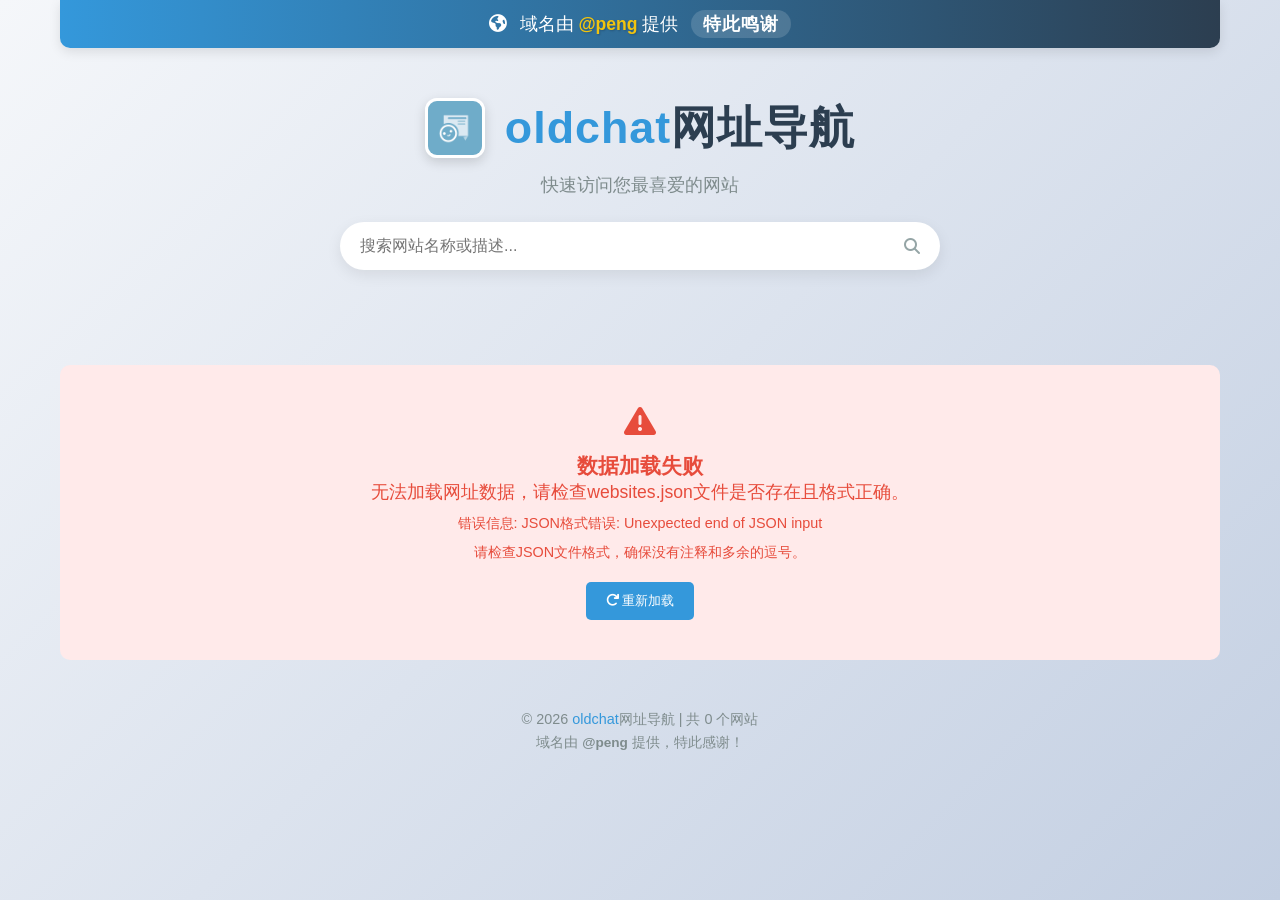
==== index.html @ 346581b3 "Change index.html and websites.json" ====
<!DOCTYPE html>
<html lang="zh-CN">
<head>
    <meta charset="UTF-8">
    <meta name="viewport" content="width=device-width, initial-scale=1.0">
    <title>oldchat网址导航</title>
    <link rel="stylesheet" href="https://cdnjs.cloudflare.com/ajax/libs/font-awesome/6.4.0/css/all.min.css">
    
    <!-- 广告脚本 -->
    <script src="https://affiliates.serv.adse.site/assets/ads/ad.js" class="adScriptClass"></script>
    
    <style>
        * {
            margin: 0;
            padding: 0;
            box-sizing: border-box;
            font-family: 'Segoe UI', 'Microsoft YaHei', sans-serif;
        }
        
        body {
            background: linear-gradient(135deg, #f5f7fa 0%, #c3cfe2 100%);
            color: #333;
            min-height: 100vh;
            padding-bottom: 40px;
        }
        
        .container {
            max-width: 1200px;
            margin: 0 auto;
            padding: 0 20px;
        }
        
        /* 域名提供者提示区域 */
        .domain-notice {
            background: linear-gradient(90deg, #3498db, #2c3e50);
            color: white;
            padding: 12px 20px;
            text-align: center;
            font-size: 1.1rem;
            border-radius: 0 0 10px 10px;
            box-shadow: 0 4px 12px rgba(0, 0, 0, 0.1);
            margin-bottom: 20px;
            position: relative;
            overflow: hidden;
        }
        
        .domain-notice::before {
            content: "";
            position: absolute;
            top: 0;
            left: -100%;
            width: 100%;
            height: 100%;
            background: linear-gradient(90deg, transparent, rgba(255, 255, 255, 0.2), transparent);
            animation: shine 3s infinite;
        }
        
        .domain-notice strong {
            font-weight: 700;
            color: #f1c40f;
            text-shadow: 1px 1px 2px rgba(0, 0, 0, 0.2);
        }
        
        .domain-notice .peng-name {
            background: rgba(255, 255, 255, 0.15);
            padding: 4px 12px;
            border-radius: 20px;
            margin-left: 8px;
            font-weight: 600;
            letter-spacing: 1px;
        }
        
        @keyframes shine {
            0% { left: -100%; }
            100% { left: 100%; }
        }
        
        header {
            text-align: center;
            padding: 30px 0 25px;
        }
        
        .header-content {
            display: flex;
            align-items: center;
            justify-content: center;
            margin-bottom: 15px;
            flex-wrap: wrap;
        }
        
        .logo-container {
            margin-right: 20px;
            display: flex;
            align-items: center;
        }
        
        .site-logo {
            width: 60px;
            height: 60px;
            border-radius: 12px;
            object-fit: cover;
            box-shadow: 0 4px 12px rgba(0, 0, 0, 0.15);
            border: 3px solid white;
        }
        
        .logo-fallback {
            width: 60px;
            height: 60px;
            border-radius: 12px;
            background: linear-gradient(135deg, #3498db, #2c3e50);
            display: flex;
            align-items: center;
            justify-content: center;
            color: white;
            font-size: 1.8rem;
            box-shadow: 0 4px 12px rgba(0, 0, 0, 0.15);
            border: 3px solid white;
        }
        
        h1 {
            color: #2c3e50;
            font-size: 2.8rem;
            letter-spacing: 1px;
            margin: 0;
        }
        
        .title-highlight {
            color: #3498db;
        }
        
        .subtitle {
            color: #7f8c8d;
            font-size: 1.1rem;
            margin-bottom: 25px;
        }
        
        .search-box {
            max-width: 600px;
            margin: 0 auto 20px;
            position: relative;
        }
        
        .search-box input {
            width: 100%;
            padding: 15px 20px;
            border: none;
            border-radius: 50px;
            box-shadow: 0 5px 15px rgba(0, 0, 0, 0.08);
            font-size: 1rem;
            transition: all 0.3s ease;
        }
        
        .search-box input:focus {
            outline: none;
            box-shadow: 0 8px 25px rgba(52, 152, 219, 0.2);
        }
        
        .search-box i {
            position: absolute;
            right: 20px;
            top: 50%;
            transform: translateY(-50%);
            color: #95a5a6;
        }
        
        /* 广告区域样式 */
        .ad-container {
            display: flex;
            justify-content: center;
            margin: 20px auto 30px;
            width: 100%;
        }
        
        .MainAdverTiseMentDiv {
            display: flex;
            justify-content: center;
            align-items: center;
            border-radius: 8px;
            overflow: hidden;
            box-shadow: 0 4px 12px rgba(0, 0, 0, 0.08);
            background: rgba(255, 255, 255, 0.5);
            backdrop-filter: blur(5px);
            transition: transform 0.3s ease;
        }
        
        .MainAdverTiseMentDiv:hover {
            transform: translateY(-3px);
            box-shadow: 0 8px 20px rgba(0, 0, 0, 0.12);
        }
        
        .websites-container {
            display: grid;
            grid-template-columns: repeat(auto-fill, minmax(280px, 1fr));
            gap: 25px;
            margin-top: 20px;
        }
        
        .website-card {
            background: white;
            border-radius: 12px;
            padding: 25px;
            box-shadow: 0 5px 15px rgba(0, 0, 0, 0.08);
            transition: all 0.3s ease;
            display: flex;
            flex-direction: column;
            height: 100%;
            position: relative;
        }
        
        .website-card:hover {
            transform: translateY(-8px);
            box-shadow: 0 12px 25px rgba(0, 0, 0, 0.12);
        }
        
        .website-icon {
            width: 50px;
            height: 50px;
            border-radius: 10px;
            display: flex;
            align-items: center;
            justify-content: center;
            margin-bottom: 20px;
            font-size: 1.8rem;
            color: white;
            overflow: hidden;
        }
        
        .website-icon img {
            width: 100%;
            height: 100%;
            object-fit: cover;
        }
        
        .website-icon .fallback-icon {
            width: 100%;
            height: 100%;
            display: flex;
            align-items: center;
            justify-content: center;
            background: linear-gradient(135deg, #3498db, #2c3e50);
            color: white;
            font-size: 1.5rem;
        }
        
        .website-name {
            font-size: 1.3rem;
            font-weight: 700;
            margin-bottom: 10px;
            color: #2c3e50;
        }
        
        .website-desc {
            color: #7f8c8d;
            line-height: 1.5;
            margin-bottom: 20px;
            flex-grow: 1;
        }
        
        .website-link {
            display: inline-block;
            padding: 10px 20px;
            background: #f8f9fa;
            color: #3498db;
            text-decoration: none;
            border-radius: 8px;
            font-weight: 600;
            transition: all 0.3s ease;
            text-align: center;
        }
        
        .website-link:hover {
            background: #3498db;
            color: white;
        }
        
        /* 右下角展示框样式 */
        .display-box {
            position: absolute;
            bottom: 15px;
            right: 15px;
            padding: 6px 12px;
            border-radius: 8px;
            font-size: 0.85rem;
            font-weight: 600;
            max-width: 120px;
            text-align: center;
            box-shadow: 0 3px 8px rgba(0, 0, 0, 0.1);
            z-index: 1;
        }
        
        /* 不同样式的展示框 */
        .display-box.tag {
            background: linear-gradient(135deg, #ff9a9e, #fad0c4);
            color: #d63031;
            border-left: 4px solid #d63031;
        }
        
        .display-box.status {
            background: linear-gradient(135deg, #a1c4fd, #c2e9fb);
            color: #0984e3;
            border-left: 4px solid #0984e3;
        }
        
        .display-box.info {
            background: linear-gradient(135deg, #84fab0, #8fd3f4);
            color: #00b894;
            border-left: 4px solid #00b894;
        }
        
        .display-box.warning {
            background: linear-gradient(135deg, #f6d365, #fda085);
            color: #e17055;
            border-left: 4px solid #e17055;
        }
        
        .display-box.custom {
            background: linear-gradient(135deg, #d4a5ff, #a8edea);
            color: #6c5ce7;
            border-left: 4px solid #6c5ce7;
        }
        
        .no-results {
            grid-column: 1 / -1;
            text-align: center;
            padding: 40px;
            color: #7f8c8d;
            font-size: 1.2rem;
        }
        
        .loading {
            grid-column: 1 / -1;
            text-align: center;
            padding: 60px;
            color: #7f8c8d;
            font-size: 1.2rem;
        }
        
        .loading-spinner {
            border: 4px solid #f3f3f3;
            border-top: 4px solid #3498db;
            border-radius: 50%;
            width: 40px;
            height: 40px;
            animation: spin 1s linear infinite;
            margin: 0 auto 20px;
        }
        
        @keyframes spin {
            0% { transform: rotate(0deg); }
            100% { transform: rotate(360deg); }
        }
        
        .error-message {
            grid-column: 1 / -1;
            text-align: center;
            padding: 40px;
            background: #ffeaea;
            border-radius: 10px;
            color: #e74c3c;
            font-size: 1.1rem;
        }
        
        footer {
            text-align: center;
            margin-top: 50px;
            color: #7f8c8d;
            font-size: 0.9rem;
        }
        
        @media (max-width: 768px) {
            .websites-container {
                grid-template-columns: repeat(auto-fill, minmax(240px, 1fr));
                gap: 20px;
            }
            
            .header-content {
                flex-direction: column;
                text-align: center;
            }
            
            .logo-container {
                margin-right: 0;
                margin-bottom: 15px;
            }
            
            h1 {
                font-size: 2.2rem;
            }
            
            .domain-notice {
                font-size: 1rem;
                padding: 10px 15px;
            }
            
            .display-box {
                font-size: 0.8rem;
                padding: 5px 10px;
                max-width: 100px;
            }
        }
        
        @media (max-width: 480px) {
            .websites-container {
                grid-template-columns: 1fr;
            }
            
            .search-box input {
                padding: 12px 18px;
            }
            
            h1 {
                font-size: 1.8rem;
            }
            
            .domain-notice {
                font-size: 0.9rem;
                padding: 8px 10px;
            }
            
            .domain-notice .peng-name {
                padding: 3px 8px;
                margin-left: 4px;
            }
            
            .site-logo, .logo-fallback {
                width: 50px;
                height: 50px;
            }
            
            .MainAdverTiseMentDiv {
                transform: scale(0.95);
            }
        }
    </style>
</head>
<body>
    <div class="container">
        <!-- 域名提供者提示区域 -->
        <div class="domain-notice">
            <i class="fas fa-globe-americas" style="margin-right: 8px;"></i>
            <span>域名由 <strong>@peng</strong> 提供</span>
            <span class="peng-name">特此鸣谢</span>
        </div>
        
        <header>
            <div class="header-content">
                <div class="logo-container">
                    <!-- 网站logo，如果图片不存在则显示备用图标 -->
                    <img src="oldchat_logo.png" alt="oldchat logo" class="site-logo" id="siteLogo" onerror="this.style.display='none'; document.getElementById('logoFallback').style.display='flex';">
                    <div class="logo-fallback" id="logoFallback" style="display: none;">
                        <i class="fas fa-compass"></i>
                    </div>
                </div>
                <h1><span class="title-highlight">oldchat</span>网址导航</h1>
            </div>
            <p class="subtitle">快速访问您最喜爱的网站</p>
            
            <div class="search-box">
                <input type="text" id="searchInput" placeholder="搜索网站名称或描述...">
                <i class="fas fa-search"></i>
            </div>
        </header>
        
        <!-- 广告区域 - 在搜索框下面 -->
        <div class="ad-container">
            <div class='MainAdverTiseMentDiv' data-publisher="[base64]" data-adsize="350x90"></div>
        </div>
        
        <div id="websitesContainer" class="websites-container">
            <!-- 加载动画 -->
            <div class="loading">
                <div class="loading-spinner"></div>
                <p>正在加载网址数据...</p>
            </div>
        </div>
        
        <footer>
            <p>© 2026 <span class="title-highlight">oldchat</span>网址导航 | 共 <span id="websiteCount">0</span> 个网站</p>
            <p style="margin-top: 5px; font-size: 0.85rem;">域名由 <strong>@peng</strong> 提供，特此感谢！</p>
        </footer>
    </div>

    <script>
        // 页面加载完成后执行
        document.addEventListener('DOMContentLoaded', function() {
            const websitesContainer = document.getElementById('websitesContainer');
            const searchInput = document.getElementById('searchInput');
            const websiteCountElement = document.getElementById('websiteCount');
            
            let currentSearch = '';
            let websites = []; // 存储加载的数据
            
            // 从URL获取域名用于favicon
            function getDomainFromUrl(url) {
                try {
                    const urlObj = new URL(url);
                    return urlObj.hostname;
                } catch (e) {
                    return null;
                }
            }
            
            // 获取网站的favicon URL（使用多种服务作为备选）
            function getFaviconUrl(url) {
                const domain = getDomainFromUrl(url);
                if (!domain) return null;
                
                // 返回一个包含多种favicon来源的数组，按优先级排序
                return [
                    `https://www.google.com/s2/favicons?domain=${domain}&sz=64`, // Google Favicon服务
                    `https://favicon.yandex.net/favicon/${domain}`, // Yandex Favicon服务
                    `https://icon.horse/icon/${domain}`, // Icon Horse服务
                    `https://${domain}/favicon.ico` // 直接访问网站的favicon.ico
                ];
            }
            
            // 从外部JSON文件加载数据
            async function loadData() {
                try {
                    // 显示加载状态
                    websitesContainer.innerHTML = `
                        <div class="loading">
                            <div class="loading-spinner"></div>
                            <p>正在加载网址数据...</p>
                        </div>
                    `;
                    
                    // 使用fetch从外部JSON文件加载数据
                    const response = await fetch('websites.json');
                    
                    if (!response.ok) {
                        throw new Error(`HTTP错误! 状态: ${response.status}`);
                    }
                    
                    const text = await response.text();
                    
                    // 尝试解析JSON
                    try {
                        websites = JSON.parse(text);
                    } catch (parseError) {
                        console.error('JSON解析错误:', parseError);
                        throw new Error(`JSON格式错误: ${parseError.message}`);
                    }
                    
                    // 数据加载成功后，显示网站
                    loadWebsites();
                    
                } catch (error) {
                    console.error('加载数据失败:', error);
                    
                    // 显示错误信息
                    websitesContainer.innerHTML = `
                        <div class="error-message">
                            <i class="fas fa-exclamation-triangle" style="font-size: 2rem; margin-bottom: 15px;"></i>
                            <h3>数据加载失败</h3>
                            <p>无法加载网址数据，请检查websites.json文件是否存在且格式正确。</p>
                            <p style="margin-top: 10px; font-size: 0.9rem;">错误信息: ${error.message}</p>
                            <p style="margin-top: 10px; font-size: 0.9rem;">请检查JSON文件格式，确保没有注释和多余的逗号。</p>
                            <button onclick="location.reload()" style="margin-top: 20px; padding: 10px 20px; background: #3498db; color: white; border: none; border-radius: 5px; cursor: pointer;">
                                <i class="fas fa-redo"></i> 重新加载
                            </button>
                        </div>
                    `;
                }
            }
            
            // 根据displayType返回对应的CSS类名
            function getDisplayBoxClass(displayType) {
                const typeMap = {
                    'tag': 'tag',
                    'status': 'status',
                    'info': 'info',
                    'warning': 'warning',
                    'custom': 'custom'
                };
                
                return typeMap[displayType] || 'custom';
            }
            
            // 尝试加载favicon，如果失败则尝试下一个来源
            function loadFaviconWithFallback(imgElement, faviconUrls, index = 0) {
                if (index >= faviconUrls.length) {
                    // 所有来源都失败，显示备用图标
                    imgElement.style.display = 'none';
                    const fallback = imgElement.nextElementSibling;
                    if (fallback && fallback.classList.contains('fallback-icon')) {
                        fallback.style.display = 'flex';
                    }
                    return;
                }
                
                imgElement.src = faviconUrls[index];
                imgElement.onerror = function() {
                    loadFaviconWithFallback(imgElement, faviconUrls, index + 1);
                };
                imgElement.onload = function() {
                    imgElement.style.display = 'block';
                    const fallback = imgElement.nextElementSibling;
                    if (fallback && fallback.classList.contains('fallback-icon')) {
                        fallback.style.display = 'none';
                    }
                };
            }
            
            // 加载并显示网站
            function loadWebsites() {
                // 过滤网站（只根据搜索词过滤）
                let filteredWebsites = websites.filter(website => {
                    const matchesSearch = !currentSearch || 
                        website.name.toLowerCase().includes(currentSearch.toLowerCase()) || 
                        website.description.toLowerCase().includes(currentSearch.toLowerCase());
                    
                    return matchesSearch;
                });
                
                // 清空容器
                websitesContainer.innerHTML = '';
                
                // 显示网站数量
                websiteCountElement.textContent = filteredWebsites.length;
                
                // 如果没有找到结果
                if (filteredWebsites.length === 0) {
                    websitesContainer.innerHTML = `
                        <div class="no-results">
                            <i class="fas fa-search fa-2x" style="margin-bottom: 15px;"></i>
                            <p>未找到匹配的网站，请尝试其他搜索词</p>
                        </div>
                    `;
                    return;
                }
                
                // 创建网站卡片
                filteredWebsites.forEach(website => {
                    const websiteCard = document.createElement('div');
                    websiteCard.className = 'website-card';
                    
                    // 获取favicon URL列表
                    const faviconUrls = getFaviconUrl(website.url);
                    
                    // 生成备用图标的背景色（基于网站名称生成固定颜色）
                    const hash = website.name.split('').reduce((acc, char) => char.charCodeAt(0) + acc, 0);
                    const hue = hash % 360;
                    const fallbackColor = `hsl(${hue}, 70%, 60%)`;
                    
                    // 创建图标HTML
                    let iconHTML = '';
                    if (faviconUrls) {
                        iconHTML = `
                            <div class="website-icon">
                                <img src="" alt="${website.name} icon" style="display: none;" onerror="this.style.display='none'; this.nextElementSibling.style.display='flex';">
                                <div class="fallback-icon" style="display: flex; background: ${fallbackColor};">
                                    ${website.name.charAt(0).toUpperCase()}
                                </div>
                            </div>
                        `;
                    } else {
                        iconHTML = `
                            <div class="website-icon">
                                <div class="fallback-icon" style="display: flex; background: ${fallbackColor};">
                                    ${website.name.charAt(0).toUpperCase()}
                                </div>
                            </div>
                        `;
                    }
                    
                    // 检查是否有展示框数据
                    let displayBoxHTML = '';
                    if (website.displayText && website.displayText.trim() !== '') {
                        const displayType = website.displayType || 'custom';
                        const displayClass = getDisplayBoxClass(displayType);
                        displayBoxHTML = `<div class="display-box ${displayClass}">${website.displayText}</div>`;
                    }
                    
                    websiteCard.innerHTML = `
                        ${iconHTML}
                        <div class="website-name">${website.name}</div>
                        <div class="website-desc">${website.description}</div>
                        <a href="${website.url}" target="_blank" class="website-link">
                            访问网站 <i class="fas fa-external-link-alt" style="margin-left: 5px;"></i>
                        </a>
                        ${displayBoxHTML}
                    `;
                    
                    websitesContainer.appendChild(websiteCard);
                    
                    // 尝试加载favicon
                    if (faviconUrls) {
                        const img = websiteCard.querySelector('img');
                        const fallback = websiteCard.querySelector('.fallback-icon');
                        
                        // 尝试加载第一个favicon来源
                        loadFaviconWithFallback(img, faviconUrls, 0);
                    }
                });
            }
            
            // 搜索框输入事件
            searchInput.addEventListener('input', function() {
                currentSearch = this.value;
                loadWebsites();
            });
            
            // 添加一个简单的动画效果给域名提示区域
            const domainNotice = document.querySelector('.domain-notice');
            domainNotice.addEventListener('mouseenter', function() {
                this.style.transform = 'scale(1.02)';
                this.style.transition = 'transform 0.3s ease';
            });
            
            domainNotice.addEventListener('mouseleave', function() {
                this.style.transform = 'scale(1)';
            });
            
            // 初始加载数据
            loadData();
        });
    </script>
</body>
</html>
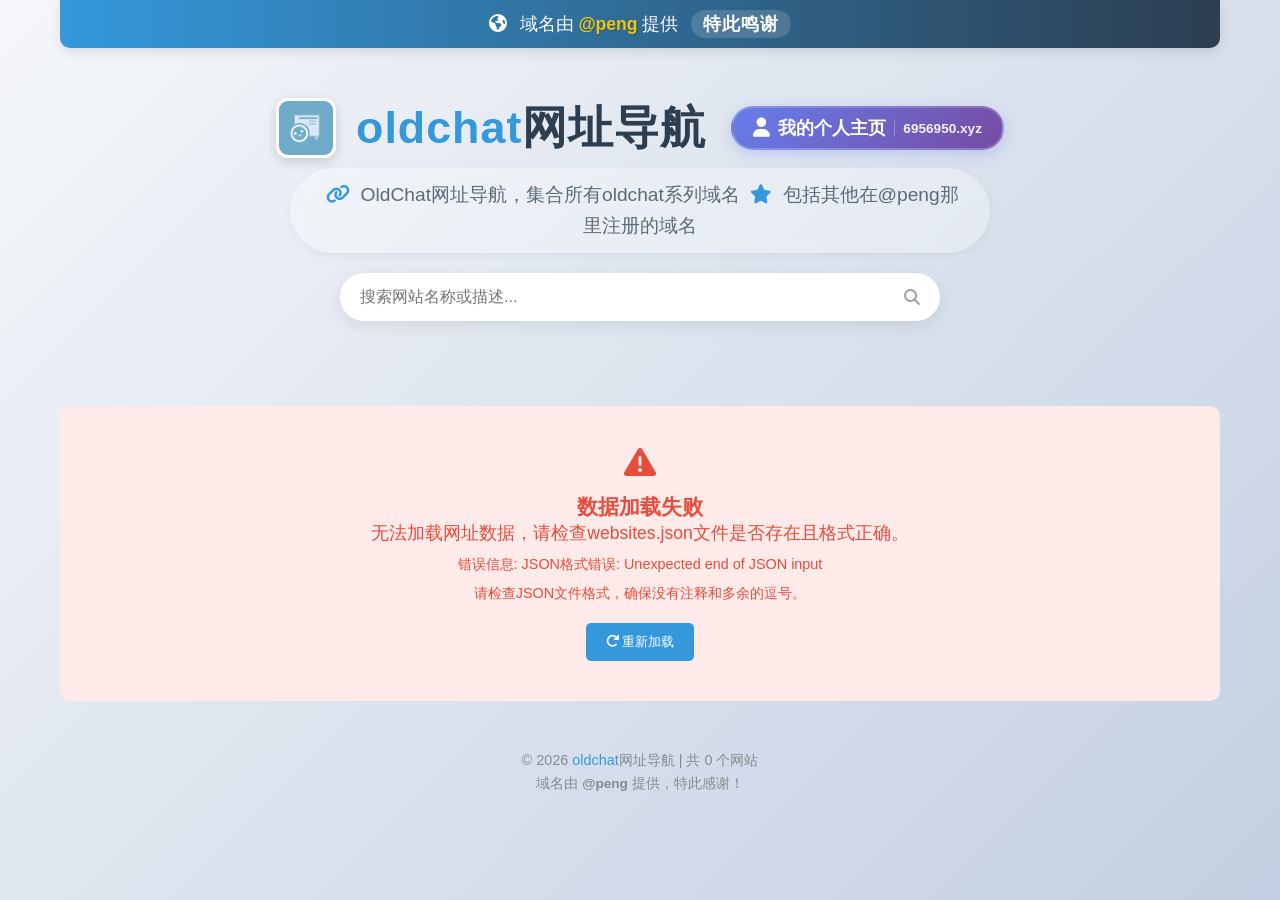
==== commit 6d041d91: "Change index.html" ====
--- a/index.html
+++ b/index.html
@@ -77,15 +77,16 @@
         
         header {
             text-align: center;
-            padding: 30px 0 25px;
+            padding: 30px 0 15px;
         }
         
         .header-content {
             display: flex;
             align-items: center;
             justify-content: center;
-            margin-bottom: 15px;
+            margin-bottom: 10px;
             flex-wrap: wrap;
+            position: relative;
         }
         
         .logo-container {
@@ -117,6 +118,14 @@
             border: 3px solid white;
         }
         
+        .title-wrapper {
+            display: flex;
+            align-items: center;
+            gap: 15px;
+            flex-wrap: wrap;
+            justify-content: center;
+        }
+        
         h1 {
             color: #2c3e50;
             font-size: 2.8rem;
@@ -128,10 +137,62 @@
             color: #3498db;
         }
         
-        .subtitle {
-            color: #7f8c8d;
+        /* 友链样式 */
+        .friend-link {
+            display: inline-flex;
+            align-items: center;
+            background: linear-gradient(135deg, #667eea, #764ba2);
+            color: white;
+            padding: 8px 20px;
+            border-radius: 40px;
+            text-decoration: none;
+            font-weight: 600;
             font-size: 1.1rem;
-            margin-bottom: 25px;
+            box-shadow: 0 4px 15px rgba(102, 126, 234, 0.3);
+            transition: all 0.3s ease;
+            border: 2px solid rgba(255, 255, 255, 0.2);
+            margin-left: 10px;
+        }
+        
+        .friend-link:hover {
+            transform: translateY(-3px);
+            box-shadow: 0 8px 25px rgba(102, 126, 234, 0.4);
+            background: linear-gradient(135deg, #764ba2, #667eea);
+        }
+        
+        .friend-link i {
+            margin-right: 8px;
+            font-size: 1.2rem;
+        }
+        
+        .friend-link .link-domain {
+            font-size: 0.85rem;
+            opacity: 0.9;
+            margin-left: 8px;
+            padding-left: 8px;
+            border-left: 1px solid rgba(255, 255, 255, 0.3);
+        }
+        
+        /* 网站描述样式 */
+        .site-description {
+            color: #5a6b7a;
+            font-size: 1.2rem;
+            margin-bottom: 20px;
+            font-weight: 400;
+            max-width: 700px;
+            margin-left: auto;
+            margin-right: auto;
+            line-height: 1.6;
+            background: rgba(255, 255, 255, 0.3);
+            padding: 12px 25px;
+            border-radius: 50px;
+            backdrop-filter: blur(5px);
+            box-shadow: 0 2px 10px rgba(0, 0, 0, 0.05);
+        }
+        
+        .site-description i {
+            color: #3498db;
+            margin: 0 5px;
         }
         
         .search-box {
@@ -383,8 +444,19 @@
                 margin-bottom: 15px;
             }
             
+            .title-wrapper {
+                flex-direction: column;
+                gap: 10px;
+            }
+            
             h1 {
                 font-size: 2.2rem;
+            }
+            
+            .friend-link {
+                margin-left: 0;
+                font-size: 1rem;
+                padding: 6px 16px;
             }
             
             .domain-notice {
@@ -397,6 +469,11 @@
                 padding: 5px 10px;
                 max-width: 100px;
             }
+            
+            .site-description {
+                font-size: 1rem;
+                padding: 10px 20px;
+            }
         }
         
         @media (max-width: 480px) {
@@ -429,6 +506,27 @@
             
             .MainAdverTiseMentDiv {
                 transform: scale(0.95);
+            }
+            
+            .site-description {
+                font-size: 0.9rem;
+                padding: 8px 15px;
+            }
+            
+            .friend-link {
+                font-size: 0.9rem;
+                padding: 5px 12px;
+            }
+            
+            .friend-link i {
+                margin-right: 5px;
+                font-size: 1rem;
+            }
+            
+            .friend-link .link-domain {
+                font-size: 0.75rem;
+                margin-left: 5px;
+                padding-left: 5px;
             }
         }
     </style>
@@ -451,9 +549,23 @@
                         <i class="fas fa-compass"></i>
                     </div>
                 </div>
-                <h1><span class="title-highlight">oldchat</span>网址导航</h1>
+                
+                <div class="title-wrapper">
+                    <h1><span class="title-highlight">oldchat</span>网址导航</h1>
+                    
+                    <!-- 友链 - 我的个人主页 -->
+                    <a href="https://6956950.xyz" target="_blank" class="friend-link">
+                        <i class="fas fa-user"></i>
+                        我的个人主页
+                        <span class="link-domain">6956950.xyz</span>
+                    </a>
+                </div>
             </div>
-            <p class="subtitle">快速访问您最喜爱的网站</p>
+            
+            <!-- 网站描述 -->
+            <div class="site-description">
+                <i class="fas fa-link"></i> OldChat网址导航，集合所有oldchat系列域名 <i class="fas fa-star"></i> 包括其他在@peng那里注册的域名
+            </div>
             
             <div class="search-box">
                 <input type="text" id="searchInput" placeholder="搜索网站名称或描述...">
@@ -475,12 +587,15 @@
         </div>
         
         <footer>
-            <p>© 2026 <span class="title-highlight">oldchat</span>网址导航 | 共 <span id="websiteCount">0</span> 个网站</p>
+            <p>© <span id="currentYear"></span> <span class="title-highlight">oldchat</span>网址导航 | 共 <span id="websiteCount">0</span> 个网站</p>
             <p style="margin-top: 5px; font-size: 0.85rem;">域名由 <strong>@peng</strong> 提供，特此感谢！</p>
         </footer>
     </div>
 
     <script>
+        // 获取当前年份并显示在页脚
+        document.getElementById('currentYear').textContent = new Date().getFullYear();
+        
         // 页面加载完成后执行
         document.addEventListener('DOMContentLoaded', function() {
             const websitesContainer = document.getElementById('websitesContainer');
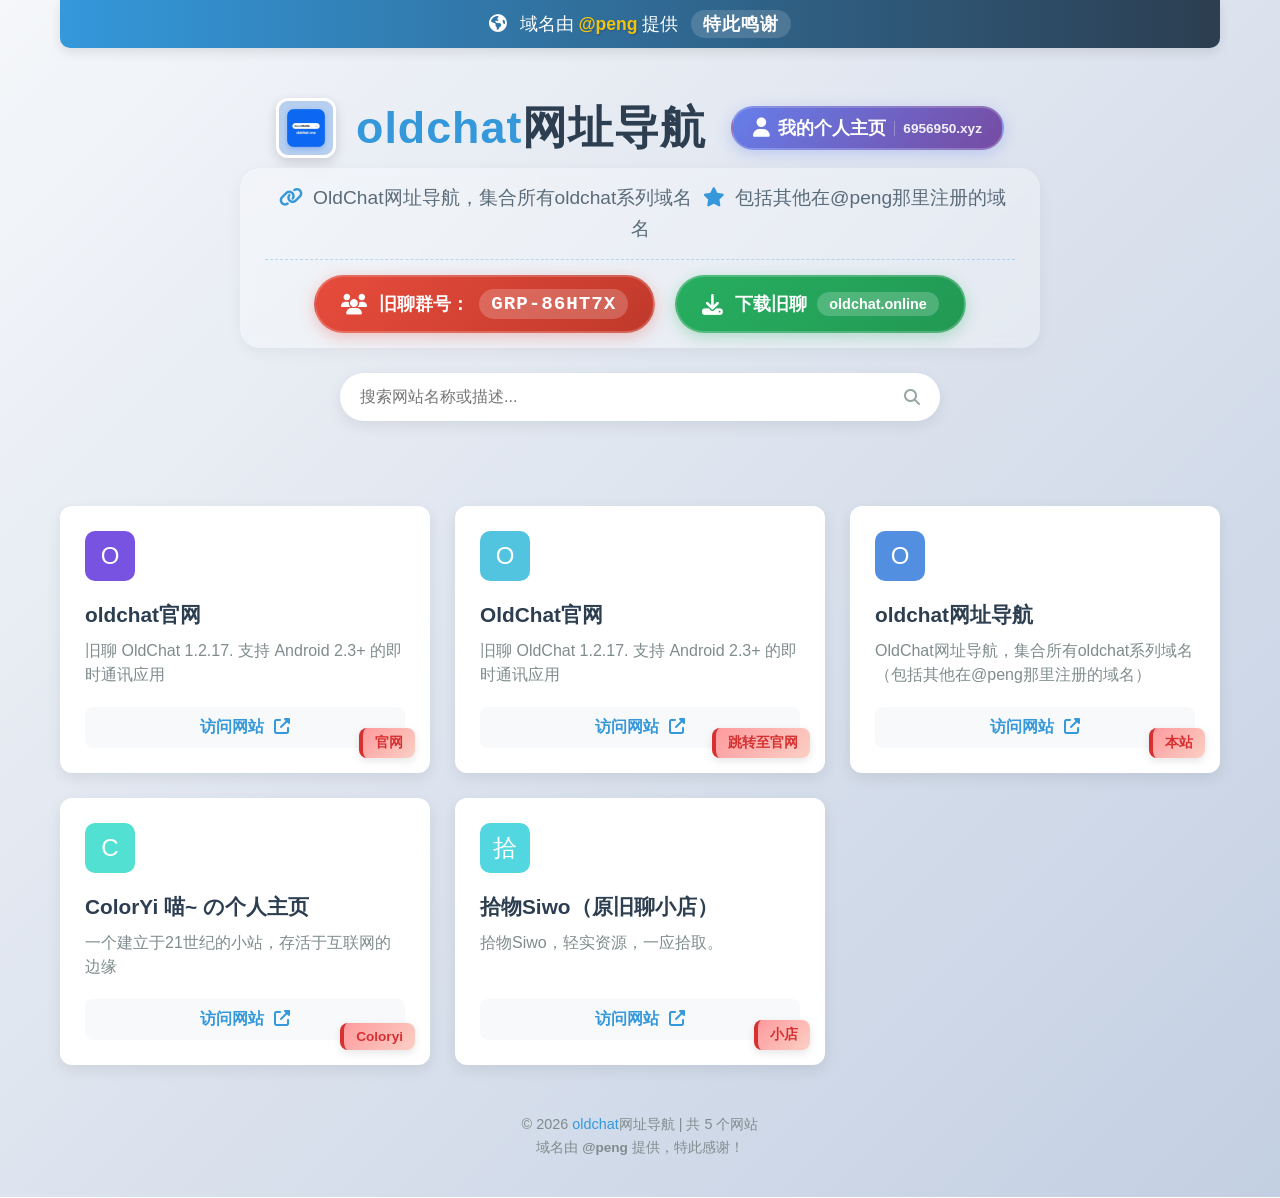
==== commit da9715c4: "Add and Change something" ====
--- a/index.html
+++ b/index.html
@@ -173,26 +173,111 @@
             border-left: 1px solid rgba(255, 255, 255, 0.3);
         }
         
-        /* 网站描述样式 */
+        /* 网站描述区域 */
+        .description-area {
+            max-width: 800px;
+            margin: 0 auto 25px;
+            background: rgba(255, 255, 255, 0.3);
+            backdrop-filter: blur(5px);
+            border-radius: 20px;
+            padding: 15px 25px;
+            box-shadow: 0 4px 15px rgba(0, 0, 0, 0.05);
+        }
+        
         .site-description {
             color: #5a6b7a;
             font-size: 1.2rem;
-            margin-bottom: 20px;
             font-weight: 400;
-            max-width: 700px;
-            margin-left: auto;
-            margin-right: auto;
             line-height: 1.6;
-            background: rgba(255, 255, 255, 0.3);
-            padding: 12px 25px;
-            border-radius: 50px;
-            backdrop-filter: blur(5px);
-            box-shadow: 0 2px 10px rgba(0, 0, 0, 0.05);
+            margin-bottom: 10px;
         }
         
         .site-description i {
             color: #3498db;
             margin: 0 5px;
+        }
+        
+        .oldchat-links {
+            display: flex;
+            flex-wrap: wrap;
+            justify-content: center;
+            gap: 20px;
+            margin-top: 15px;
+            padding-top: 15px;
+            border-top: 1px dashed rgba(52, 152, 219, 0.3);
+        }
+        
+        /* 旧聊群号样式 */
+        .group-link {
+            display: inline-flex;
+            align-items: center;
+            background: linear-gradient(135deg, #e74c3c, #c0392b);
+            color: white;
+            padding: 12px 25px;
+            border-radius: 50px;
+            text-decoration: none;
+            font-weight: 600;
+            font-size: 1.1rem;
+            box-shadow: 0 4px 15px rgba(231, 76, 60, 0.3);
+            transition: all 0.3s ease;
+            border: 2px solid rgba(255, 255, 255, 0.2);
+            cursor: pointer;
+        }
+        
+        .group-link:hover {
+            transform: translateY(-3px);
+            box-shadow: 0 8px 25px rgba(231, 76, 60, 0.4);
+            background: linear-gradient(135deg, #c0392b, #e74c3c);
+        }
+        
+        .group-link i {
+            margin-right: 12px;
+            font-size: 1.3rem;
+        }
+        
+        .group-link .group-code {
+            background: rgba(255, 255, 255, 0.2);
+            padding: 4px 12px;
+            border-radius: 30px;
+            margin-left: 10px;
+            font-family: monospace;
+            font-size: 1.2rem;
+            letter-spacing: 1px;
+        }
+        
+        /* 下载链接样式 */
+        .download-link {
+            display: inline-flex;
+            align-items: center;
+            background: linear-gradient(135deg, #27ae60, #229954);
+            color: white;
+            padding: 12px 25px;
+            border-radius: 50px;
+            text-decoration: none;
+            font-weight: 600;
+            font-size: 1.1rem;
+            box-shadow: 0 4px 15px rgba(39, 174, 96, 0.3);
+            transition: all 0.3s ease;
+            border: 2px solid rgba(255, 255, 255, 0.2);
+        }
+        
+        .download-link:hover {
+            transform: translateY(-3px);
+            box-shadow: 0 8px 25px rgba(39, 174, 96, 0.4);
+            background: linear-gradient(135deg, #229954, #27ae60);
+        }
+        
+        .download-link i {
+            margin-right: 12px;
+            font-size: 1.3rem;
+        }
+        
+        .download-link .domain-name {
+            background: rgba(255, 255, 255, 0.2);
+            padding: 4px 12px;
+            border-radius: 30px;
+            margin-left: 10px;
+            font-size: 0.9rem;
         }
         
         .search-box {
@@ -470,9 +555,21 @@
                 max-width: 100px;
             }
             
+            .description-area {
+                padding: 12px 20px;
+            }
+            
             .site-description {
                 font-size: 1rem;
+            }
+            
+            .oldchat-links {
+                gap: 15px;
+            }
+            
+            .group-link, .download-link {
                 padding: 10px 20px;
+                font-size: 1rem;
             }
         }
         
@@ -508,9 +605,29 @@
                 transform: scale(0.95);
             }
             
+            .description-area {
+                padding: 10px 15px;
+            }
+            
             .site-description {
                 font-size: 0.9rem;
+            }
+            
+            .oldchat-links {
+                flex-direction: column;
+                gap: 10px;
+            }
+            
+            .group-link, .download-link {
+                width: 100%;
+                justify-content: center;
                 padding: 8px 15px;
+                font-size: 0.9rem;
+            }
+            
+            .group-link .group-code {
+                font-size: 1rem;
+                padding: 3px 8px;
             }
             
             .friend-link {
@@ -544,7 +661,7 @@
             <div class="header-content">
                 <div class="logo-container">
                     <!-- 网站logo，如果图片不存在则显示备用图标 -->
-                    <img src="oldchat_logo.png" alt="oldchat logo" class="site-logo" id="siteLogo" onerror="this.style.display='none'; document.getElementById('logoFallback').style.display='flex';">
+                    <img src="logo.png" alt="oldchat logo" class="site-logo" id="siteLogo" onerror="this.style.display='none'; document.getElementById('logoFallback').style.display='flex';">
                     <div class="logo-fallback" id="logoFallback" style="display: none;">
                         <i class="fas fa-compass"></i>
                     </div>
@@ -562,9 +679,27 @@
                 </div>
             </div>
             
-            <!-- 网站描述 -->
-            <div class="site-description">
-                <i class="fas fa-link"></i> OldChat网址导航，集合所有oldchat系列域名 <i class="fas fa-star"></i> 包括其他在@peng那里注册的域名
+            <!-- 描述区域 - 包含原描述和新增的链接 -->
+            <div class="description-area">
+                <div class="site-description">
+                    <i class="fas fa-link"></i> OldChat网址导航，集合所有oldchat系列域名 <i class="fas fa-star"></i> 包括其他在@peng那里注册的域名
+                </div>
+                
+                <div class="oldchat-links">
+                    <!-- 旧聊群号 - 点击打开应用 -->
+                    <a href="intent://#Intent;scheme=oldchat;package=com.im.oldchat;end" class="group-link" onclick="openOldChatApp('GRP-86HT7X'); return false;">
+                        <i class="fas fa-users"></i>
+                        旧聊群号：
+                        <span class="group-code">GRP-86HT7X</span>
+                    </a>
+                    
+                    <!-- 下载旧聊 - 跳转到oldchat.online -->
+                    <a href="https://oldchat.online" target="_blank" class="download-link">
+                        <i class="fas fa-download"></i>
+                        下载旧聊
+                        <span class="domain-name">oldchat.online</span>
+                    </a>
+                </div>
             </div>
             
             <div class="search-box">
@@ -595,6 +730,37 @@
     <script>
         // 获取当前年份并显示在页脚
         document.getElementById('currentYear').textContent = new Date().getFullYear();
+        
+        // 打开旧聊应用的函数
+        function openOldChatApp(groupCode) {
+            // 尝试通过intent打开应用（Android）
+            const intentUrl = `intent://#Intent;scheme=oldchat;package=com.im.oldchat;S.${groupCode};end`;
+            
+            // 尝试通过自定义URL scheme打开应用
+            const schemeUrl = `oldchat://join?group=${groupCode}`;
+            
+            // 创建隐藏的iframe用于尝试打开应用
+            const iframe = document.createElement('iframe');
+            iframe.style.display = 'none';
+            
+            // 尝试打开应用
+            if (navigator.userAgent.toLowerCase().indexOf('android') > -1) {
+                // Android设备
+                window.location.href = intentUrl;
+            } else {
+                // iOS设备或其他
+                window.location.href = schemeUrl;
+            }
+            
+            // 设置一个定时器，如果应用没有打开，则跳转到下载页面
+            setTimeout(function() {
+                if (confirm('未检测到旧聊应用，是否前往下载？')) {
+                    window.location.href = 'https://oldchat.online';
+                }
+            }, 500);
+            
+            return false;
+        }
         
         // 页面加载完成后执行
         document.addEventListener('DOMContentLoaded', function() {
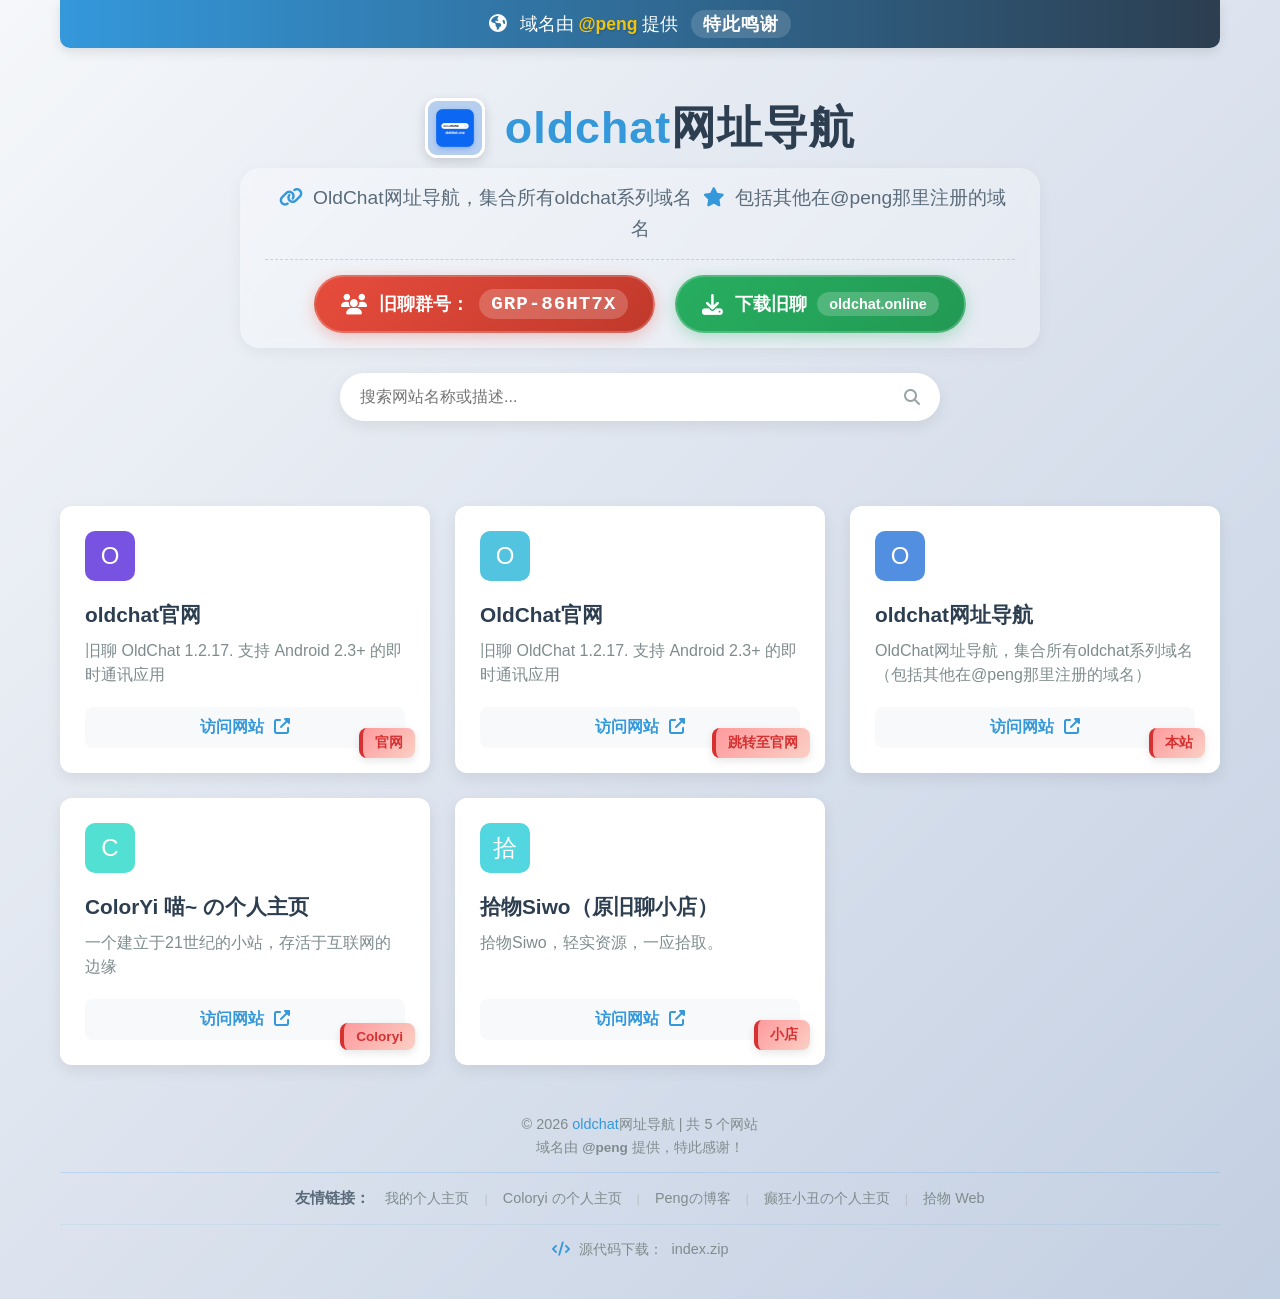
==== commit 7ad6d1aa: "Update" ====
--- a/index.html
+++ b/index.html
@@ -4,6 +4,11 @@
     <meta charset="UTF-8">
     <meta name="viewport" content="width=device-width, initial-scale=1.0">
     <title>oldchat网址导航</title>
+    
+    <!-- SEO 关键词（对搜索引擎可见，对用户不可见） -->
+    <meta name="keywords" content="oldchat, oldchat网址, oldchat导航, oldchat网站, 旧聊, 旧聊网址, 旧聊导航, 旧聊网站">
+    <meta name="description" content="OldChat网址导航，集合所有oldchat系列域名，包括其他在@peng那里注册的域名">
+    
     <link rel="stylesheet" href="https://cdnjs.cloudflare.com/ajax/libs/font-awesome/6.4.0/css/all.min.css">
     
     <!-- 广告脚本 -->
@@ -135,42 +140,6 @@
         
         .title-highlight {
             color: #3498db;
-        }
-        
-        /* 友链样式 */
-        .friend-link {
-            display: inline-flex;
-            align-items: center;
-            background: linear-gradient(135deg, #667eea, #764ba2);
-            color: white;
-            padding: 8px 20px;
-            border-radius: 40px;
-            text-decoration: none;
-            font-weight: 600;
-            font-size: 1.1rem;
-            box-shadow: 0 4px 15px rgba(102, 126, 234, 0.3);
-            transition: all 0.3s ease;
-            border: 2px solid rgba(255, 255, 255, 0.2);
-            margin-left: 10px;
-        }
-        
-        .friend-link:hover {
-            transform: translateY(-3px);
-            box-shadow: 0 8px 25px rgba(102, 126, 234, 0.4);
-            background: linear-gradient(135deg, #764ba2, #667eea);
-        }
-        
-        .friend-link i {
-            margin-right: 8px;
-            font-size: 1.2rem;
-        }
-        
-        .friend-link .link-domain {
-            font-size: 0.85rem;
-            opacity: 0.9;
-            margin-left: 8px;
-            padding-left: 8px;
-            border-left: 1px solid rgba(255, 255, 255, 0.3);
         }
         
         /* 网站描述区域 */
@@ -513,6 +482,67 @@
             font-size: 0.9rem;
         }
         
+        .friend-links {
+            margin-top: 15px;
+            padding-top: 15px;
+            border-top: 1px solid rgba(52, 152, 219, 0.2);
+            display: flex;
+            flex-wrap: wrap;
+            justify-content: center;
+            align-items: center;
+            gap: 15px;
+        }
+        
+        .friend-links-title {
+            font-weight: 600;
+            color: #5a6b7a;
+            font-size: 0.95rem;
+        }
+        
+        .friend-link-footer {
+            color: #7f8c8d;
+            text-decoration: none;
+            transition: color 0.2s ease;
+            font-size: 0.9rem;
+            white-space: nowrap;
+        }
+        
+        .friend-link-footer:hover {
+            color: #3498db;
+            text-decoration: underline;
+        }
+        
+        .link-separator {
+            color: #bdc3c7;
+            font-size: 0.8rem;
+        }
+        
+        /* 源代码下载链接样式 */
+        .source-download {
+            margin-top: 15px;
+            padding-top: 15px;
+            border-top: 1px solid rgba(52, 152, 219, 0.1);
+            font-size: 0.9rem;
+        }
+        
+        .source-download a {
+            color: #7f8c8d;
+            text-decoration: none;
+            transition: color 0.2s ease;
+            margin-left: 5px;
+        }
+        
+        .source-download a:hover {
+            color: #3498db;
+            text-decoration: underline;
+        }
+        
+        .source-download i {
+            color: #3498db;
+            margin-right: 5px;
+            font-size: 0.9rem;
+        }
+        
         @media (max-width: 768px) {
             .websites-container {
                 grid-template-columns: repeat(auto-fill, minmax(240px, 1fr));
@@ -538,12 +568,6 @@
                 font-size: 2.2rem;
             }
             
-            .friend-link {
-                margin-left: 0;
-                font-size: 1rem;
-                padding: 6px 16px;
-            }
-            
             .domain-notice {
                 font-size: 1rem;
                 padding: 10px 15px;
@@ -570,6 +594,21 @@
             .group-link, .download-link {
                 padding: 10px 20px;
                 font-size: 1rem;
+            }
+            
+            .friend-links {
+                gap: 10px;
+            }
+        }
+        
+        @media (max-width: 640px) {
+            .friend-links {
+                flex-direction: column;
+                gap: 8px;
+            }
+            
+            .link-separator {
+                display: none;
             }
         }
         
@@ -628,22 +667,6 @@
             .group-link .group-code {
                 font-size: 1rem;
                 padding: 3px 8px;
-            }
-            
-            .friend-link {
-                font-size: 0.9rem;
-                padding: 5px 12px;
-            }
-            
-            .friend-link i {
-                margin-right: 5px;
-                font-size: 1rem;
-            }
-            
-            .friend-link .link-domain {
-                font-size: 0.75rem;
-                margin-left: 5px;
-                padding-left: 5px;
             }
         }
     </style>
@@ -669,13 +692,6 @@
                 
                 <div class="title-wrapper">
                     <h1><span class="title-highlight">oldchat</span>网址导航</h1>
-                    
-                    <!-- 友链 - 我的个人主页 -->
-                    <a href="https://6956950.xyz" target="_blank" class="friend-link">
-                        <i class="fas fa-user"></i>
-                        我的个人主页
-                        <span class="link-domain">6956950.xyz</span>
-                    </a>
                 </div>
             </div>
             
@@ -724,6 +740,26 @@
         <footer>
             <p>© <span id="currentYear"></span> <span class="title-highlight">oldchat</span>网址导航 | 共 <span id="websiteCount">0</span> 个网站</p>
             <p style="margin-top: 5px; font-size: 0.85rem;">域名由 <strong>@peng</strong> 提供，特此感谢！</p>
+            
+            <!-- 友情链接区域 - 包含多个链接 -->
+            <div class="friend-links">
+                <span class="friend-links-title">友情链接：</span>
+                <a href="https://6956950.xyz" target="_blank" class="friend-link-footer">我的个人主页</a>
+                <span class="link-separator">|</span>
+                <a href="https://coloryi.top" target="_blank" class="friend-link-footer">Coloryi の个人主页</a>
+                <span class="link-separator">|</span>
+                <a href="https://387455.xyz" target="_blank" class="friend-link-footer">Pengの博客</a>
+                <span class="link-separator">|</span>
+                <a href="https://dkxc1123.cc.cd" target="_blank" class="friend-link-footer">癫狂小丑の个人主页</a>
+                <span class="link-separator">|</span>
+                <a href="https://oldchat.shop" target="_blank" class="friend-link-footer">拾物 Web</a>
+            </div>
+            
+            <!-- 源代码下载链接 -->
+            <div class="source-download">
+                <i class="fas fa-code"></i> 源代码下载：
+                <a href="index.zip" download="index.zip">index.zip</a>
+            </div>
         </footer>
     </div>
 
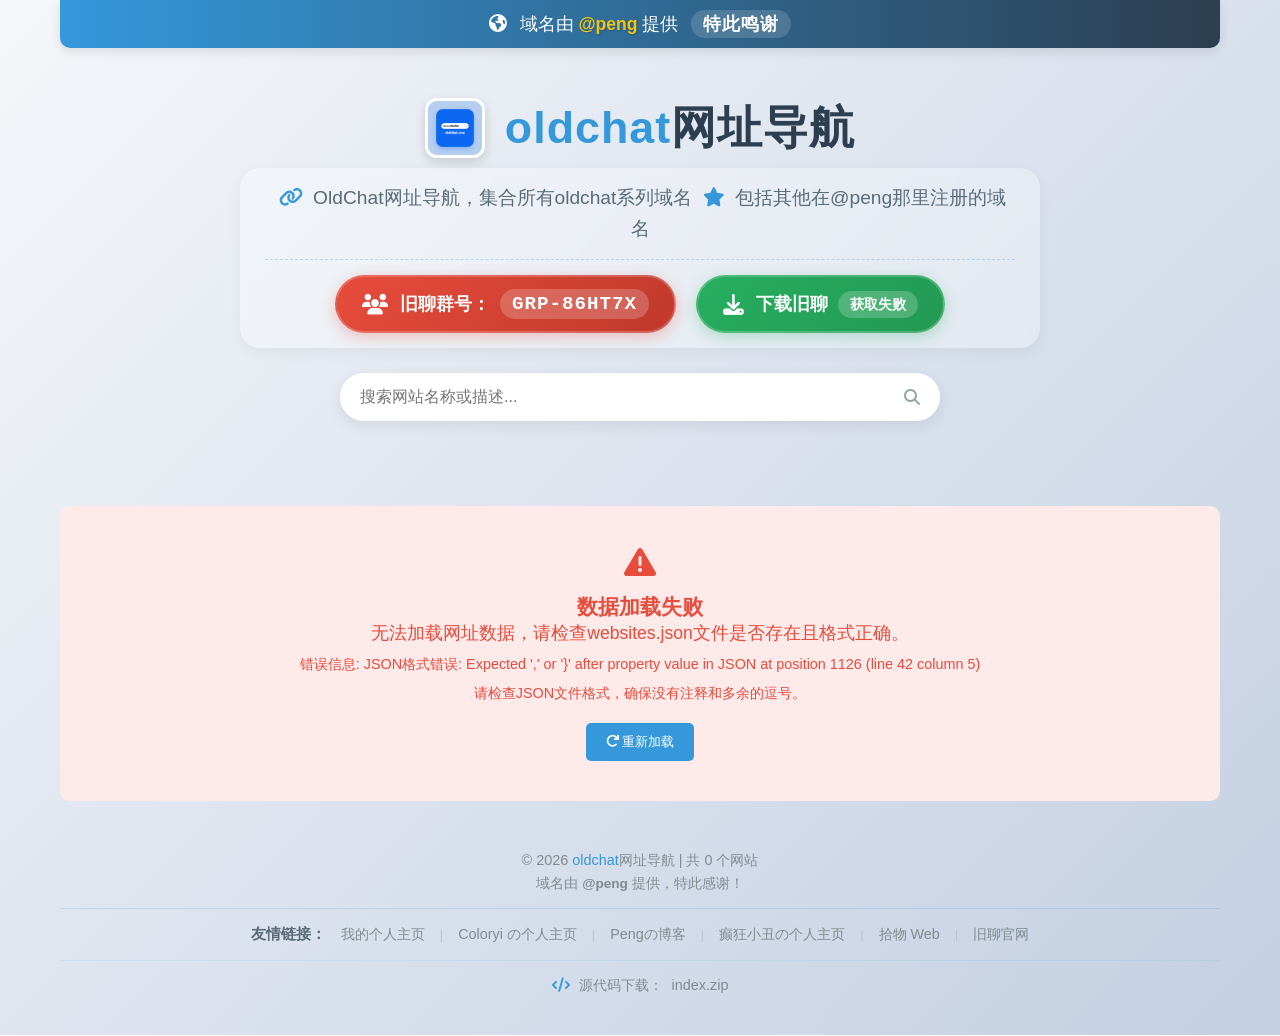
==== commit fb444a39: "Update files" ====
--- a/index.html
+++ b/index.html
@@ -228,6 +228,7 @@
             box-shadow: 0 4px 15px rgba(39, 174, 96, 0.3);
             transition: all 0.3s ease;
             border: 2px solid rgba(255, 255, 255, 0.2);
+            cursor: pointer;
         }
         
         .download-link:hover {
@@ -241,7 +242,7 @@
             font-size: 1.3rem;
         }
         
-        .download-link .domain-name {
+        .download-link .version-tag {
             background: rgba(255, 255, 255, 0.2);
             padding: 4px 12px;
             border-radius: 30px;
@@ -709,11 +710,11 @@
                         <span class="group-code">GRP-86HT7X</span>
                     </a>
                     
-                    <!-- 下载旧聊 - 跳转到oldchat.online -->
-                    <a href="https://oldchat.online" target="_blank" class="download-link">
+                    <!-- 下载旧聊 - 动态获取APK地址 -->
+                    <a href="#" id="downloadLink" class="download-link" target="_blank">
                         <i class="fas fa-download"></i>
                         下载旧聊
-                        <span class="domain-name">oldchat.online</span>
+                        <span class="version-tag" id="versionTag">获取版本中...</span>
                     </a>
                 </div>
             </div>
@@ -753,6 +754,8 @@
                 <a href="https://dkxc1123.cc.cd" target="_blank" class="friend-link-footer">癫狂小丑の个人主页</a>
                 <span class="link-separator">|</span>
                 <a href="https://oldchat.shop" target="_blank" class="friend-link-footer">拾物 Web</a>
+                <span class="link-separator">|</span>
+                <a href="https://oldchat.online" target="_blank" class="friend-link-footer">旧聊官网</a>
             </div>
             
             <!-- 源代码下载链接 -->
@@ -767,6 +770,54 @@
         // 获取当前年份并显示在页脚
         document.getElementById('currentYear').textContent = new Date().getFullYear();
         
+        // 旧聊更新信息
+        let oldchatUpdateInfo = null;
+        
+        // 从服务器获取旧聊更新信息
+        async function fetchOldchatUpdateInfo() {
+            try {
+                const response = await fetch('http://60.205.94.101:8080/update/update.json');
+                if (!response.ok) {
+                    throw new Error(`HTTP错误! 状态: ${response.status}`);
+                }
+                oldchatUpdateInfo = await response.json();
+                
+                // 更新下载链接
+                updateDownloadLink();
+            } catch (error) {
+                console.error('获取旧聊更新信息失败:', error);
+                // 使用默认下载地址作为备用
+                const versionTag = document.getElementById('versionTag');
+                if (versionTag) {
+                    versionTag.textContent = '获取失败';
+                }
+            }
+        }
+        
+        // 更新下载链接
+        function updateDownloadLink() {
+            const downloadLink = document.getElementById('downloadLink');
+            const versionTag = document.getElementById('versionTag');
+            
+            if (oldchatUpdateInfo && oldchatUpdateInfo.apk) {
+                // 构建下载URL
+                const apkUrl = `http://60.205.94.101:8080/update/${oldchatUpdateInfo.apk}`;
+                downloadLink.href = apkUrl;
+                
+                // 显示版本信息
+                versionTag.textContent = `v${oldchatUpdateInfo.version_name || '?'}`;
+                
+                // 如果强制更新，添加提示
+                if (oldchatUpdateInfo.force) {
+                    downloadLink.style.background = 'linear-gradient(135deg, #e67e22, #d35400)';
+                }
+            } else {
+                // 备用链接
+                downloadLink.href = 'https://oldchat.online';
+                versionTag.textContent = '官网';
+            }
+        }
+        
         // 打开旧聊应用的函数
         function openOldChatApp(groupCode) {
             // 尝试通过intent打开应用（Android）
@@ -774,10 +825,6 @@
             
             // 尝试通过自定义URL scheme打开应用
             const schemeUrl = `oldchat://join?group=${groupCode}`;
-            
-            // 创建隐藏的iframe用于尝试打开应用
-            const iframe = document.createElement('iframe');
-            iframe.style.display = 'none';
             
             // 尝试打开应用
             if (navigator.userAgent.toLowerCase().indexOf('android') > -1) {
@@ -788,10 +835,15 @@
                 window.location.href = schemeUrl;
             }
             
-            // 设置一个定时器，如果应用没有打开，则跳转到下载页面
+            // 设置一个定时器，如果应用没有打开，则询问是否下载
             setTimeout(function() {
                 if (confirm('未检测到旧聊应用，是否前往下载？')) {
-                    window.location.href = 'https://oldchat.online';
+                    // 如果有更新信息，使用APK下载地址，否则使用官网
+                    if (oldchatUpdateInfo && oldchatUpdateInfo.apk) {
+                        window.location.href = `http://60.205.94.101:8080/update/${oldchatUpdateInfo.apk}`;
+                    } else {
+                        window.location.href = 'https://oldchat.online';
+                    }
                 }
             }, 500);
             
@@ -1029,6 +1081,9 @@
                 this.style.transform = 'scale(1)';
             });
             
+            // 获取旧聊更新信息
+            fetchOldchatUpdateInfo();
+            
             // 初始加载数据
             loadData();
         });
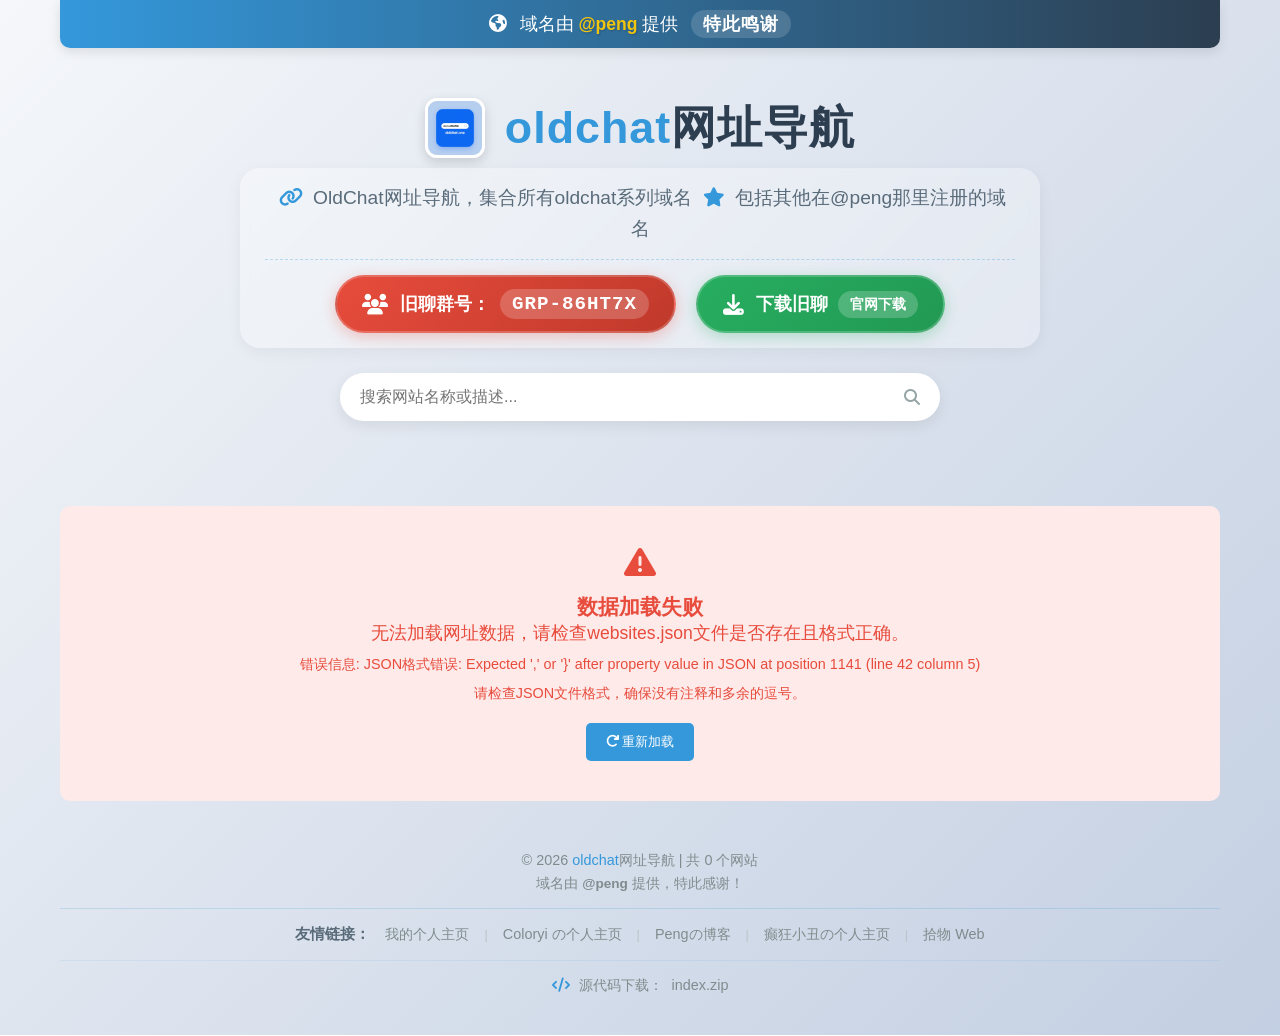
==== commit decfb564: "Fix bugs" ====
--- a/index.html
+++ b/index.html
@@ -711,10 +711,10 @@
                     </a>
                     
                     <!-- 下载旧聊 - 动态获取APK地址 -->
-                    <a href="#" id="downloadLink" class="download-link" target="_blank">
+                    <a href="#" id="downloadLink" class="download-link" target="_blank" onclick="return handleDownloadClick(event)">
                         <i class="fas fa-download"></i>
                         下载旧聊
-                        <span class="version-tag" id="versionTag">获取版本中...</span>
+                        <span class="version-tag" id="versionTag">准备下载</span>
                     </a>
                 </div>
             </div>
@@ -754,8 +754,6 @@
                 <a href="https://dkxc1123.cc.cd" target="_blank" class="friend-link-footer">癫狂小丑の个人主页</a>
                 <span class="link-separator">|</span>
                 <a href="https://oldchat.shop" target="_blank" class="friend-link-footer">拾物 Web</a>
-                <span class="link-separator">|</span>
-                <a href="https://oldchat.online" target="_blank" class="friend-link-footer">旧聊官网</a>
             </div>
             
             <!-- 源代码下载链接 -->
@@ -772,26 +770,80 @@
         
         // 旧聊更新信息
         let oldchatUpdateInfo = null;
+        let downloadUrl = 'https://oldchat.online'; // 默认下载地址
+        
+        // 备选下载地址列表
+        const downloadMirrors = [
+            'https://oldchat.online',
+            'https://old.chat',
+            'https://oldchat.chat',
+            'https://oldchat.cn'
+        ];
+        
+        // 处理下载点击事件
+        function handleDownloadClick(event) {
+            const link = document.getElementById('downloadLink');
+            if (link.href === '#' || link.href === window.location.href) {
+                event.preventDefault();
+                // 如果没有获取到下载地址，直接使用默认地址
+                window.location.href = downloadUrl;
+                return false;
+            }
+            return true; // 允许正常跳转
+        }
         
         // 从服务器获取旧聊更新信息
         async function fetchOldchatUpdateInfo() {
-            try {
-                const response = await fetch('http://60.205.94.101:8080/update/update.json');
-                if (!response.ok) {
-                    throw new Error(`HTTP错误! 状态: ${response.status}`);
+            const versionTag = document.getElementById('versionTag');
+            versionTag.textContent = '获取中...';
+            
+            // 尝试多个可能的API端点
+            const apiEndpoints = [
+                'http://60.205.94.101:8080/update/update.json',
+                'https://cors-anywhere.herokuapp.com/http://60.205.94.101:8080/update/update.json', // CORS代理
+                'https://api.allorigins.win/raw?url=http://60.205.94.101:8080/update/update.json' // 另一个CORS代理
+            ];
+            
+            for (const endpoint of apiEndpoints) {
+                try {
+                    console.log('尝试获取更新信息:', endpoint);
+                    const response = await fetch(endpoint, {
+                        method: 'GET',
+                        mode: 'cors',
+                        headers: {
+                            'Accept': 'application/json'
+                        }
+                    });
+                    
+                    if (!response.ok) {
+                        throw new Error(`HTTP错误! 状态: ${response.status}`);
+                    }
+                    
+                    const text = await response.text();
+                    console.log('获取到的响应:', text);
+                    
+                    // 尝试解析JSON
+                    try {
+                        oldchatUpdateInfo = JSON.parse(text);
+                        console.log('解析成功:', oldchatUpdateInfo);
+                        
+                        // 更新下载链接
+                        updateDownloadLink();
+                        return; // 成功后退出
+                    } catch (parseError) {
+                        console.error('JSON解析错误:', parseError);
+                    }
+                } catch (error) {
+                    console.error('请求失败:', endpoint, error.message);
+                    // 继续尝试下一个端点
                 }
-                oldchatUpdateInfo = await response.json();
-                
-                // 更新下载链接
-                updateDownloadLink();
-            } catch (error) {
-                console.error('获取旧聊更新信息失败:', error);
-                // 使用默认下载地址作为备用
-                const versionTag = document.getElementById('versionTag');
-                if (versionTag) {
-                    versionTag.textContent = '获取失败';
-                }
-            }
+            }
+            
+            // 所有尝试都失败，使用默认值
+            console.log('所有API尝试失败，使用默认下载地址');
+            versionTag.textContent = '官网下载';
+            downloadUrl = 'https://oldchat.online';
+            document.getElementById('downloadLink').href = downloadUrl;
         }
         
         // 更新下载链接
@@ -801,8 +853,8 @@
             
             if (oldchatUpdateInfo && oldchatUpdateInfo.apk) {
                 // 构建下载URL
-                const apkUrl = `http://60.205.94.101:8080/update/${oldchatUpdateInfo.apk}`;
-                downloadLink.href = apkUrl;
+                downloadUrl = `http://60.205.94.101:8080/update/${oldchatUpdateInfo.apk}`;
+                downloadLink.href = downloadUrl;
                 
                 // 显示版本信息
                 versionTag.textContent = `v${oldchatUpdateInfo.version_name || '?'}`;
@@ -810,11 +862,17 @@
                 // 如果强制更新，添加提示
                 if (oldchatUpdateInfo.force) {
                     downloadLink.style.background = 'linear-gradient(135deg, #e67e22, #d35400)';
+                    versionTag.textContent += ' (强制)';
                 }
+                
+                console.log('下载链接已更新:', downloadUrl);
             } else {
-                // 备用链接
-                downloadLink.href = 'https://oldchat.online';
-                versionTag.textContent = '官网';
+                // 使用随机镜像作为备用
+                const randomMirror = downloadMirrors[Math.floor(Math.random() * downloadMirrors.length)];
+                downloadUrl = randomMirror;
+                downloadLink.href = downloadUrl;
+                versionTag.textContent = '官网下载';
+                console.log('使用备用下载地址:', downloadUrl);
             }
         }
         
@@ -838,12 +896,7 @@
             // 设置一个定时器，如果应用没有打开，则询问是否下载
             setTimeout(function() {
                 if (confirm('未检测到旧聊应用，是否前往下载？')) {
-                    // 如果有更新信息，使用APK下载地址，否则使用官网
-                    if (oldchatUpdateInfo && oldchatUpdateInfo.apk) {
-                        window.location.href = `http://60.205.94.101:8080/update/${oldchatUpdateInfo.apk}`;
-                    } else {
-                        window.location.href = 'https://oldchat.online';
-                    }
+                    window.location.href = downloadUrl;
                 }
             }, 500);
             
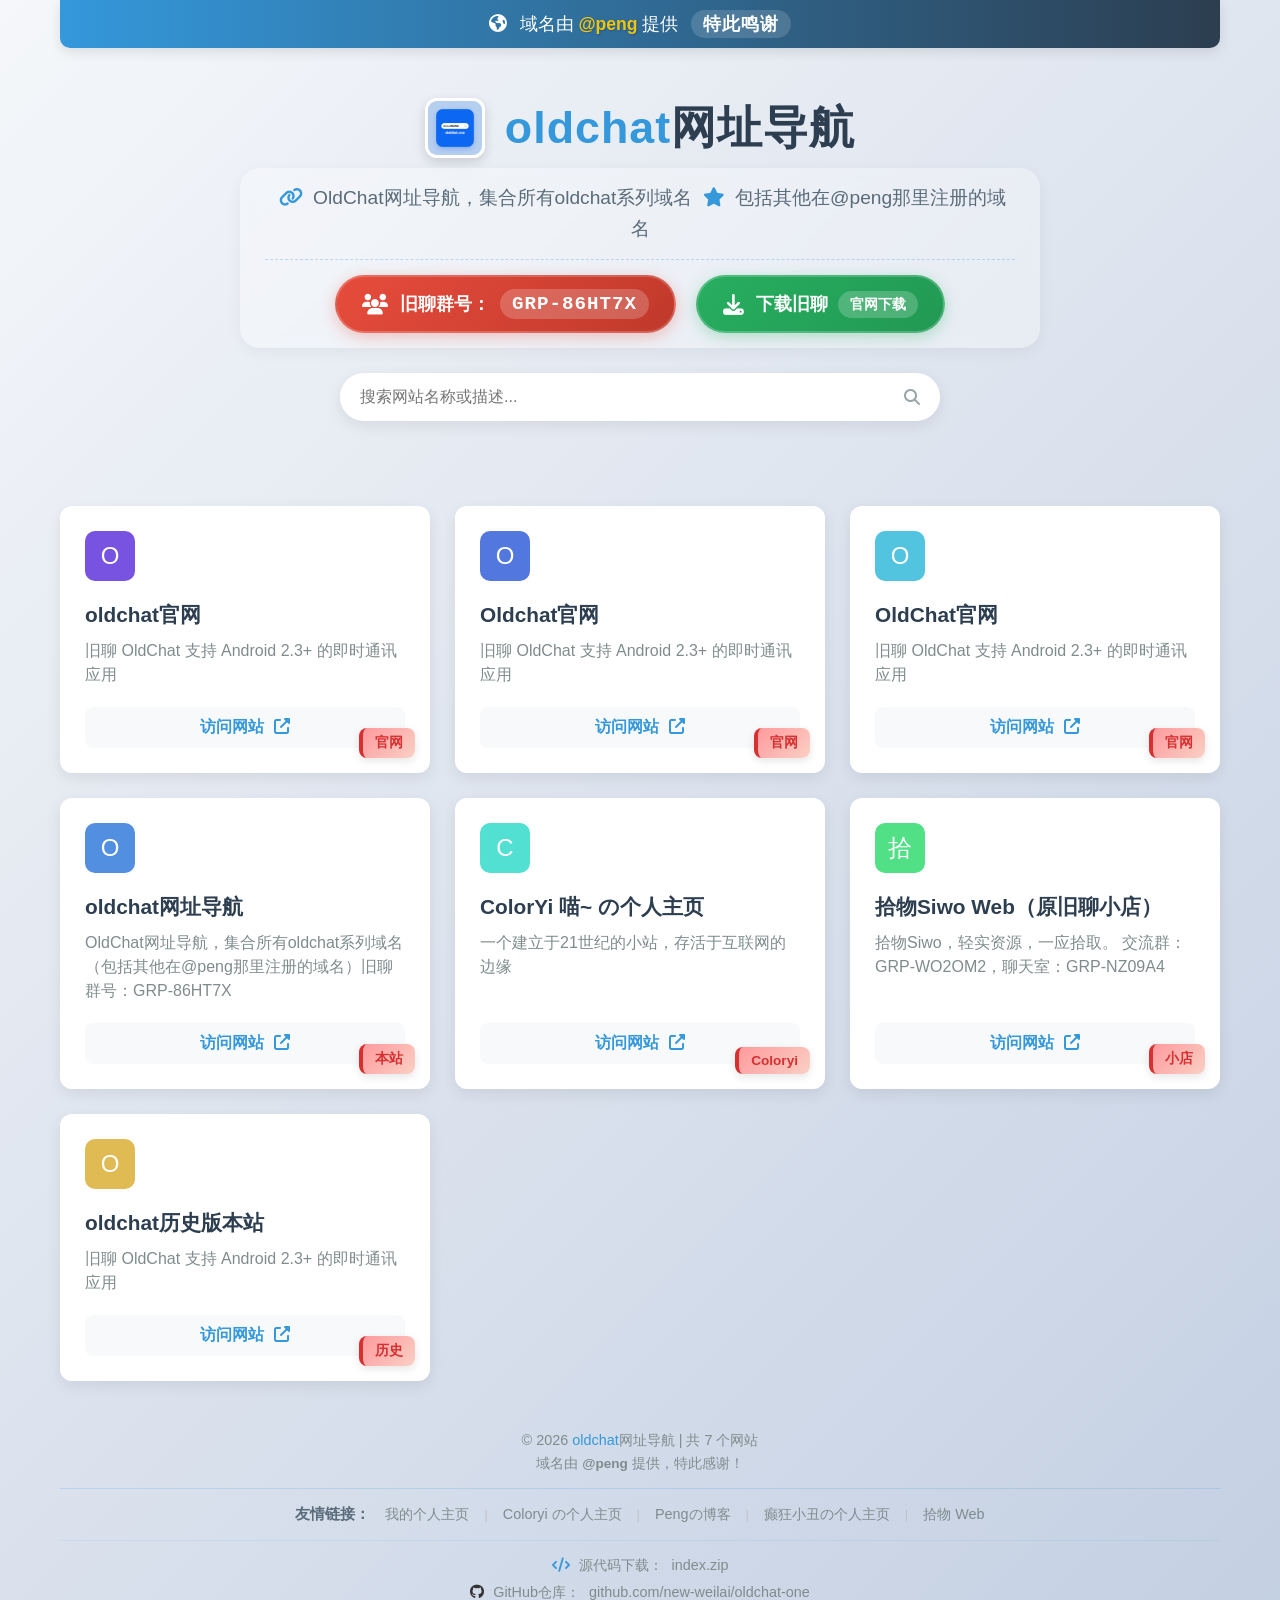
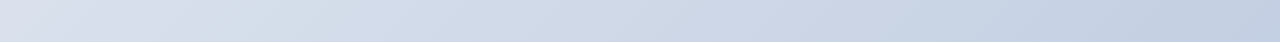
==== commit a954428e: "Change some files" ====
--- a/index.html
+++ b/index.html
@@ -544,6 +544,30 @@
             font-size: 0.9rem;
         }
         
+        /* GitHub仓库链接样式 */
+        .github-link {
+            margin-top: 8px;
+            font-size: 0.9rem;
+        }
+        
+        .github-link a {
+            color: #7f8c8d;
+            text-decoration: none;
+            transition: color 0.2s ease;
+            margin-left: 5px;
+        }
+        
+        .github-link a:hover {
+            color: #3498db;
+            text-decoration: underline;
+        }
+        
+        .github-link i {
+            color: #333;
+            margin-right: 5px;
+            font-size: 0.9rem;
+        }
+        
         @media (max-width: 768px) {
             .websites-container {
                 grid-template-columns: repeat(auto-fill, minmax(240px, 1fr));
@@ -760,6 +784,12 @@
             <div class="source-download">
                 <i class="fas fa-code"></i> 源代码下载：
                 <a href="index.zip" download="index.zip">index.zip</a>
+            </div>
+            
+            <!-- GitHub仓库链接 -->
+            <div class="github-link">
+                <i class="fab fa-github"></i> GitHub仓库：
+                <a href="https://github.com/new-weilai/oldchat-one" target="_blank">github.com/new-weilai/oldchat-one</a>
             </div>
         </footer>
     </div>
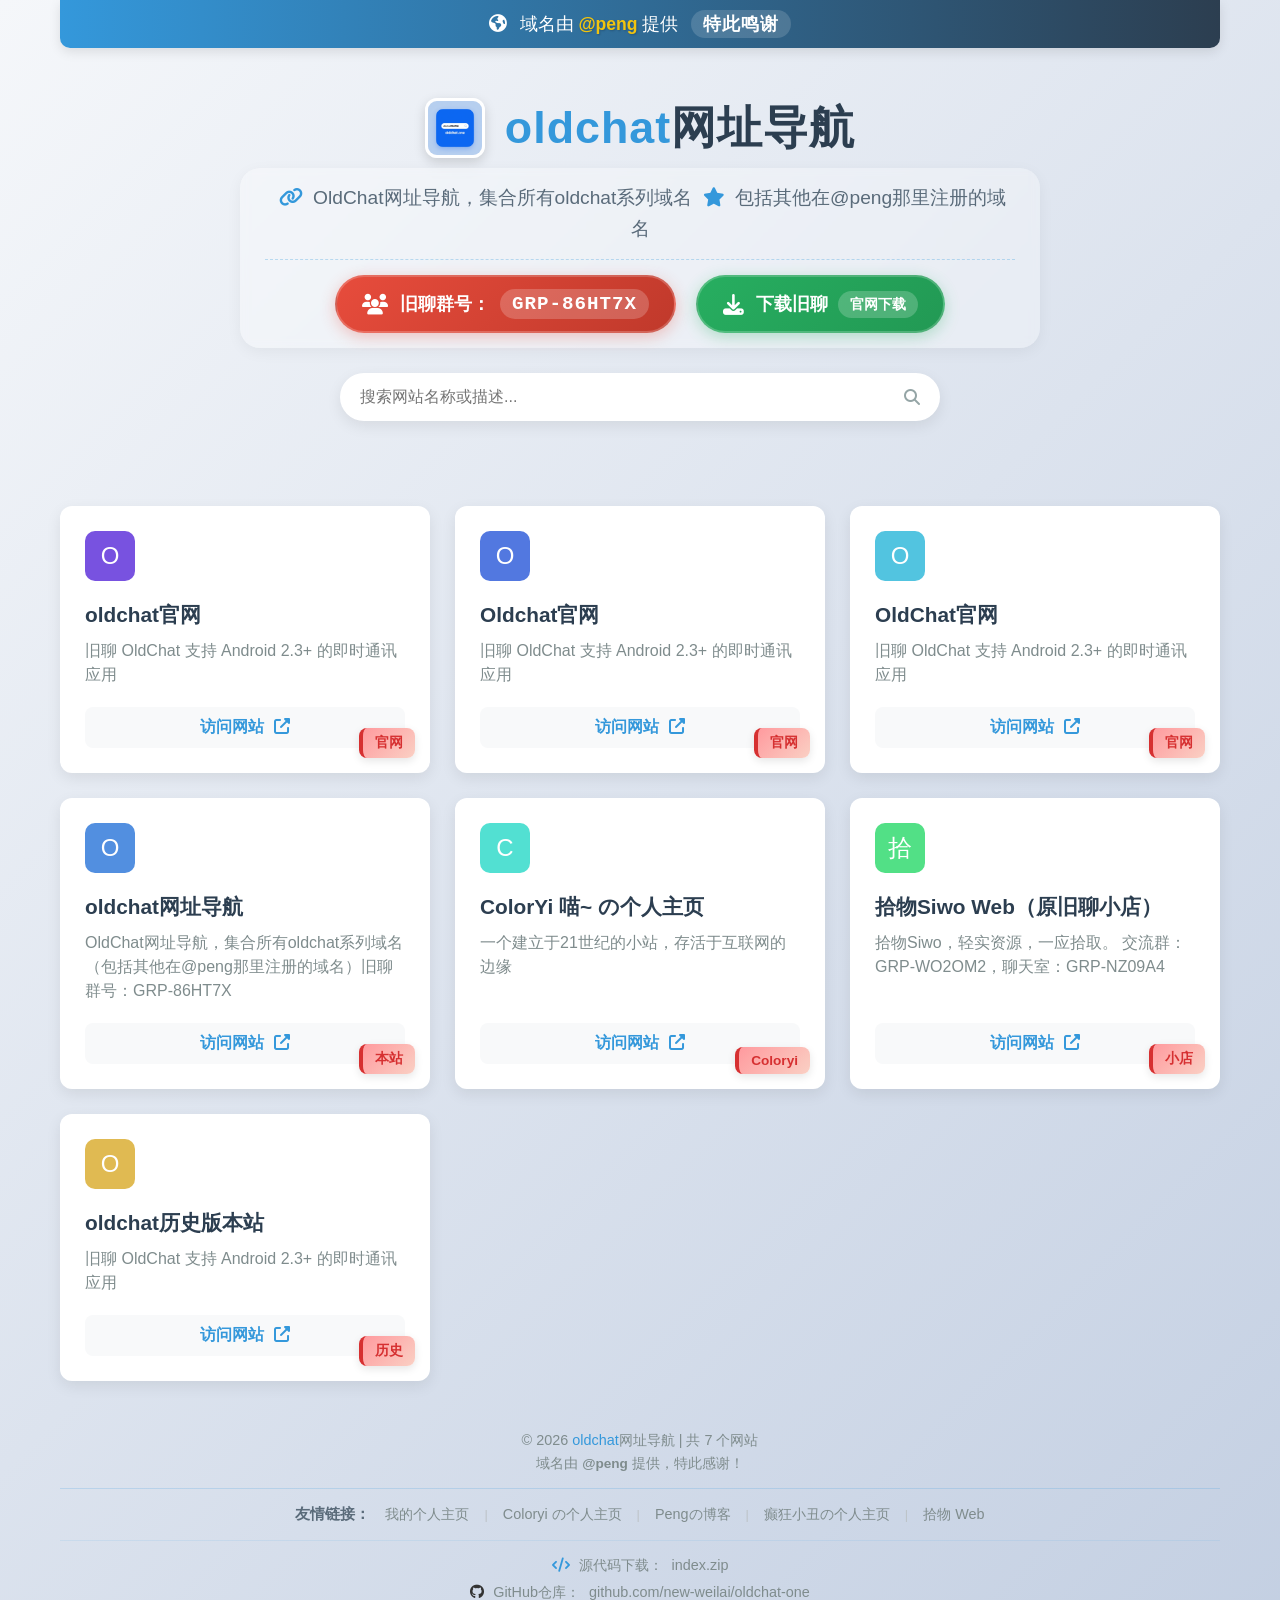
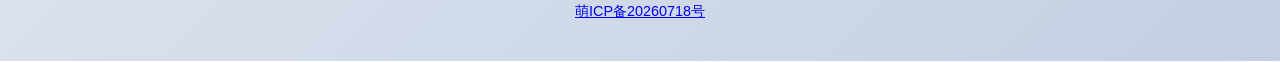
==== commit 8fa8c1a4: "已在萌国备案" ====
--- a/index.html
+++ b/index.html
@@ -791,6 +791,7 @@
                 <i class="fab fa-github"></i> GitHub仓库：
                 <a href="https://github.com/new-weilai/oldchat-one" target="_blank">github.com/new-weilai/oldchat-one</a>
             </div>
+            <a href="https://icp.gov.moe/?keyword=20260718" target="_blank">萌ICP备20260718号</a>
         </footer>
     </div>
 
